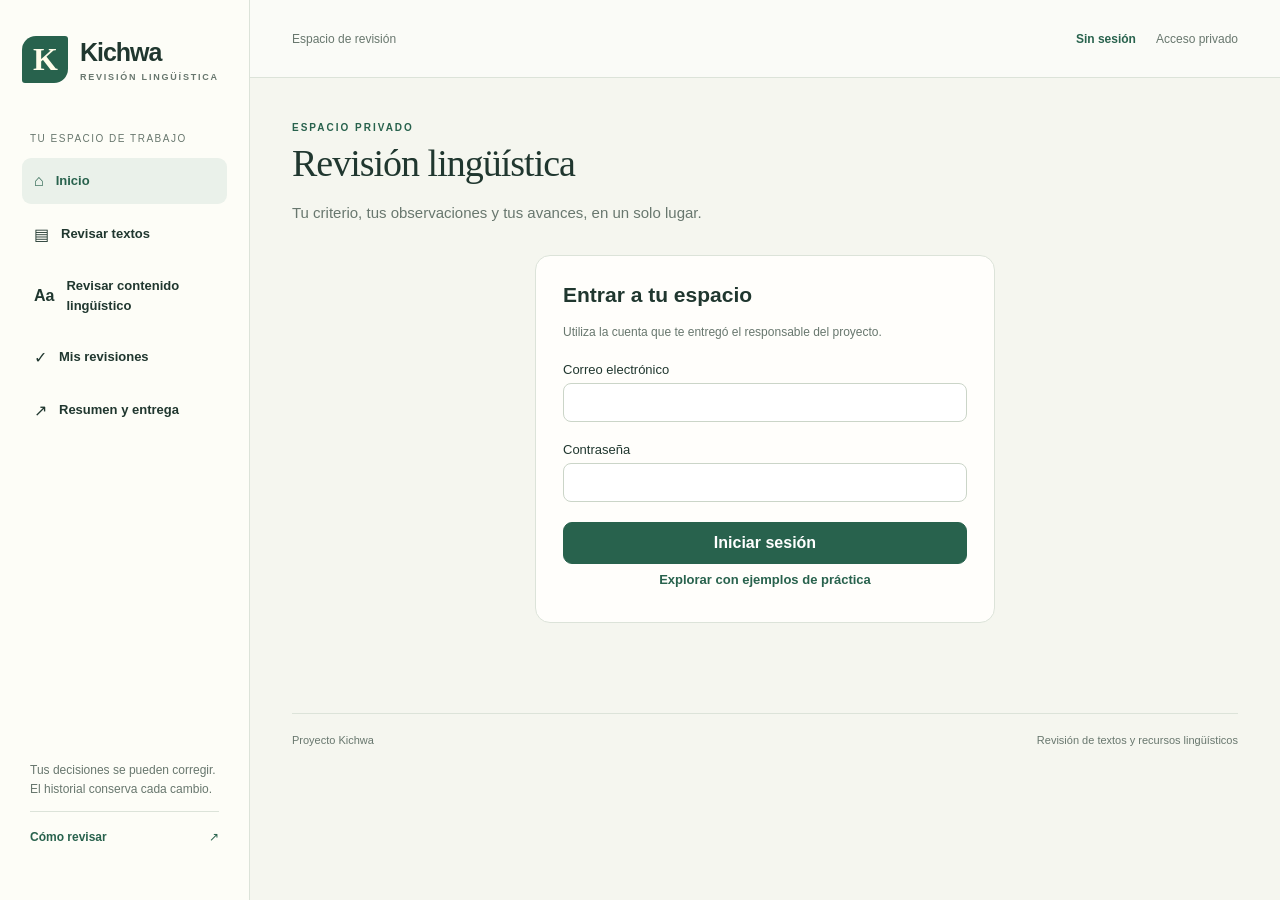
==== docs/index.html @ c793f95c "Añadir interfaz de revisión con borradores, historial y acceso privado" ====
<!doctype html>
<html lang="es"><head><meta charset="utf-8"><meta name="viewport" content="width=device-width,initial-scale=1"><meta name="referrer" content="no-referrer"><meta http-equiv="Content-Security-Policy" content="default-src 'self'; script-src 'self'; style-src 'self'; img-src 'self' blob: https://*.supabase.co; connect-src 'self' https://*.supabase.co; frame-src https://*.supabase.co; object-src 'none'; base-uri 'self'; form-action 'self'"><title>Kichwa · Revisión lingüística</title><link rel="stylesheet" href="styles.css"><script type="module" src="app.js"></script></head>
<body><a class="skip" href="#main">Ir al contenido</a><div class="app-shell">
<aside class="sidebar"><div class="brand"><span class="brand-mark" aria-hidden="true">K</span><div>Kichwa<small>REVISIÓN LINGÜÍSTICA</small></div></div><div class="side-label">TU ESPACIO DE TRABAJO</div><nav aria-label="Navegación principal"><button data-view="home" class="nav active">⌂ <span>Inicio</span></button><button data-view="texts" class="nav">▤ <span>Revisar textos</span></button><button data-view="language" class="nav">Aa <span>Revisar contenido lingüístico</span></button><button data-view="reviews" class="nav">✓ <span>Mis revisiones</span></button><button data-view="report" class="nav">↗ <span>Resumen y entrega</span></button></nav><div class="sidebar-bottom"><p>Tus decisiones se pueden corregir.<br>El historial conserva cada cambio.</p><a href="guia.html" target="_blank" rel="noopener">Cómo revisar <span>↗</span></a><button id="logout" hidden>Cerrar sesión</button></div></aside>
<div class="workspace"><header class="topbar"><span id="breadcrumb">Espacio de revisión</span><div class="status-wrap"><span id="save-status" role="status" aria-live="polite">Sin sesión</span><span id="identity">Acceso privado</span></div></header><div id="alert" role="alert" hidden></div><main id="main" tabindex="-1"></main><footer>Proyecto Kichwa <span>Revisión de textos y recursos lingüísticos</span></footer></div></div>
<dialog id="modal"><div id="modal-content"></div><button id="close-modal" class="secondary">Cerrar</button></dialog>
</body></html>
---- docs/styles.css ----
@import url('./type.css');
:root{--ink:#20372f;--muted:#68776e;--green:#28624d;--mint:#eaf1ea;--line:#dce3d9;--paper:#fffefb;--bg:#f5f6ef;--amber:#91612a;--danger:#a43b3b;font-family:Segoe UI,Arial,sans-serif;color:var(--ink);background:var(--bg);font-synthesis:none}*{box-sizing:border-box}body{margin:0}button,input,select,textarea{font:inherit}button,a,input,select,textarea{touch-action:manipulation}button{cursor:pointer}button:disabled{opacity:.55;cursor:wait}button:focus-visible,a:focus-visible,input:focus-visible,textarea:focus-visible,select:focus-visible{outline:3px solid #c09444;outline-offset:3px}button{border:1px solid var(--line);background:white;border-radius:9px;padding:11px 17px;color:var(--ink);font-weight:600}button:hover:not(:disabled){background:#edf1e8}a{color:var(--green)}.skip{position:absolute;top:-70px;padding:14px;background:white;z-index:20}.skip:focus{top:0}.app-shell{display:grid;grid-template-columns:250px 1fr;min-height:100vh}.sidebar{background:#fdfdf7;border-right:1px solid var(--line);padding:36px 22px;display:flex;flex-direction:column;position:sticky;top:0;height:100vh}.brand{display:flex;gap:12px;align-items:center;font-size:25px;font-weight:650;letter-spacing:-1px}.brand small{display:block;font-size:9px;letter-spacing:1.8px;color:var(--muted);margin-top:5px}.brand-mark{background:var(--green);color:#fffce9;font-family:Georgia,serif;font-size:32px;padding:5px 11px;border-radius:14px 3px 14px 3px}.side-label{font-size:10px;letter-spacing:1.5px;color:var(--muted);margin:50px 8px 14px}nav{display:grid;gap:7px}.nav{display:flex;align-items:center;text-align:left;gap:12px;border:0;background:none;font-size:16px;min-height:46px;padding:12px}.nav span{font-size:13px;line-height:1.5}.nav.active{background:var(--mint);color:var(--green)}.sidebar-bottom{margin-top:auto;font-size:12px;line-height:1.8;color:var(--muted);padding:25px 8px 0}.sidebar-bottom a{display:flex;justify-content:space-between;padding:15px 0;border-top:1px solid var(--line);text-decoration:none;font-weight:600}.sidebar-bottom button{width:100%;font-size:12px}.workspace{min-width:0}.topbar{min-height:78px;padding:20px 42px;border-bottom:1px solid var(--line);display:flex;gap:14px;align-items:center;justify-content:space-between;font-size:12px;color:var(--muted);background:#ffffff77}.status-wrap{display:flex;gap:20px;align-items:center;flex-wrap:wrap}#save-status{color:var(--green);font-weight:600}#save-status.error{color:var(--danger)}main{max-width:1450px;margin:auto;padding:44px 42px 60px}h1{font-family:Georgia,serif;font-weight:400;font-size:38px;letter-spacing:-1px;line-height:1.2;margin:8px 0 14px}h2{font-size:21px;font-weight:600;margin:0 0 15px}h3{font-size:16px;margin:0 0 12px}p{line-height:1.6}.eyebrow{font-size:10px;letter-spacing:2px;text-transform:uppercase;color:var(--green);font-weight:700}.lead{color:var(--muted);font-size:15px;max-width:720px;margin:0 0 30px}.hero{display:flex;justify-content:space-between;gap:30px;align-items:center;margin-bottom:30px}.hero-decoration{height:110px;width:110px;flex-shrink:0;border-radius:50%;border:1px solid #a3b79f;position:relative;background:repeating-linear-gradient(135deg,transparent 0 13px,#bdcbb444 14px 15px)}.hero-decoration:after{content:'✓';position:absolute;font-size:48px;top:19px;left:36px;color:var(--green)}.cards{display:grid;grid-template-columns:1fr 1fr;gap:22px}.card{background:var(--paper);border:1px solid var(--line);border-radius:15px;padding:27px}.work-card{position:relative;min-height:256px;display:flex;flex-direction:column}.work-card .card-icon{width:43px;height:43px;display:grid;place-items:center;background:var(--mint);border-radius:11px;color:var(--green);font:24px Georgia;margin-bottom:22px}.work-card p{font-size:14px;color:var(--muted);margin:0 0 24px;max-width:400px}.work-card button{align-self:flex-start;margin-top:auto}.primary{background:var(--green);color:white;border-color:var(--green)}.primary:hover:not(:disabled){background:#174b39}.secondary{background:transparent}.subtle{border:0;background:none;font-size:13px;padding:8px;color:var(--green)}.metrics{display:flex;gap:38px;padding:25px 0;margin:10px 0 23px;border-bottom:1px solid var(--line);flex-wrap:wrap}.metric strong{font-size:29px;font-weight:500;display:block}.metric span{color:var(--muted);font-size:12px}.resume{margin-top:24px;display:flex;justify-content:space-between;align-items:center;gap:20px;background:#e8eee1}.resume p{font-size:13px;color:var(--muted);margin:5px 0 0}.pill{font-size:11px;padding:5px 9px;border-radius:30px;background:var(--mint);color:var(--green);white-space:nowrap}.pill.warning{background:#f5ebd8;color:var(--amber)}.toolbar{display:flex;gap:12px;align-items:end;flex-wrap:wrap;margin:23px 0}.toolbar label{font-size:12px;color:var(--muted)}input,select,textarea{border:1px solid #cbd5c8;border-radius:8px;background:white;padding:11px;color:var(--ink);max-width:100%}label input,label select{display:block;margin-top:6px;width:100%}.toolbar label:first-child{flex:1;min-width:200px}textarea{width:100%;min-height:96px;resize:vertical;line-height:1.6}table{width:100%;border-collapse:collapse;font-size:13px;text-align:left}th{color:var(--muted);font-weight:500;background:#f4f5ee}th,td{padding:14px 16px;border-bottom:1px solid var(--line)}td:first-child{font-weight:600}.table-wrap{overflow:auto;border:1px solid var(--line);border-radius:12px;background:var(--paper)}.review-head{display:flex;justify-content:space-between;align-items:center;gap:15px;margin:0 0 22px}.review-grid{display:grid;grid-template-columns:minmax(0,1.1fr) minmax(320px,.9fr);gap:23px;align-items:start}.fragment{font-family:Georgia,serif;font-size:23px;line-height:1.7;white-space:pre-wrap;overflow-wrap:anywhere;border-left:3px solid #d9b773;padding:13px 0 13px 20px;margin:22px 0}.source-meta{font-size:12px;color:var(--muted);line-height:1.8}.evidence{width:100%;max-height:460px;object-fit:contain;background:white;border:1px solid var(--line);margin-top:15px;cursor:zoom-in}fieldset{border:0;padding:0;margin:20px 0}legend{font-weight:600;font-size:14px;margin-bottom:14px}.choices{display:grid;grid-template-columns:1fr 1fr;gap:9px}.choice{display:flex;align-items:center;gap:9px;padding:13px 10px;border:1px solid var(--line);border-radius:8px;font-size:13px;cursor:pointer}.choice:has(input:checked){background:var(--mint);border-color:var(--green)}.choice input{margin:0;width:16px;height:16px;accent-color:var(--green)}.hint{font-size:12px;color:var(--muted);line-height:1.7}.check{display:flex;align-items:start;gap:10px;font-size:13px;line-height:1.6;margin:18px 0}.check input{margin-top:4px;accent-color:var(--green)}.review-actions{display:flex;flex-wrap:wrap;gap:9px;margin-top:22px;border-top:1px solid var(--line);padding-top:20px}.proposal{margin-top:17px;padding:14px;background:#f5f2e6;border-radius:9px;font-size:13px}.empty{text-align:center;padding:55px 20px}.empty p{color:var(--muted)}.progress{height:6px;background:#e3e9dd;border-radius:20px;margin:12px 0;overflow:hidden}.progress span{display:block;background:var(--green);height:100%;width:var(--progress,0)}.component{border:1px solid var(--line);border-radius:10px;margin:12px 0;overflow:hidden}.component summary{padding:16px;cursor:pointer;font-size:13px;background:#f9faf4;font-weight:600}.component .inner{padding:16px}.fields{display:grid;grid-template-columns:minmax(100px,.35fr) 1fr;font-size:12px;gap:9px 15px;margin:0 0 18px;overflow-wrap:anywhere}.fields dt{color:var(--muted)}.fields dd{margin:0;white-space:pre-wrap}.component label{font-size:12px;display:block;margin:12px 0 5px}.login{max-width:460px;margin:30px auto}.login label{display:block;font-size:13px;margin:20px 0}.login button{width:100%}.banner,#alert{padding:15px 22px;border-left:4px solid #c39a4b;background:#fcf0d9;color:#65481d;font-size:13px;line-height:1.6}#alert{margin:15px 42px 0}footer{margin:0 42px;padding:20px 0;border-top:1px solid var(--line);display:flex;justify-content:space-between;font-size:11px;color:var(--muted)}dialog{border:1px solid var(--line);border-radius:16px;max-width:850px;width:90%;max-height:85vh;padding:28px;color:var(--ink)}dialog::backdrop{background:#172c2666}dialog img{max-width:100%}dialog p{font-size:13px}.history-row{padding:15px 0;border-bottom:1px solid var(--line)}.history-row pre{white-space:pre-wrap;font-size:12px}.loading{padding:50px;font-size:16px;color:var(--muted)}.hidden,[hidden]{display:none!important}.row-buttons{display:flex;gap:8px}.notice{color:var(--amber);font-size:13px}.pagination{display:flex;justify-content:space-between;align-items:center;margin-top:20px;font-size:13px}.guide{max-width:860px;margin:40px auto;padding:30px}.guide section{margin:35px 0}.guide li{line-height:1.8;margin:10px 0}.report-actions{display:flex;gap:12px;flex-wrap:wrap;margin:24px 0}
@media(max-width:1080px){.app-shell{grid-template-columns:210px 1fr}.sidebar{padding:28px 14px}main{padding:30px 25px}.topbar{padding:20px 25px}.review-grid{grid-template-columns:1fr}.cards{gap:16px}.card{padding:22px}.hero-decoration{display:none}}
@media(max-width:700px){.app-shell{display:block}.sidebar{position:static;height:auto;padding:18px;border-right:0;border-bottom:1px solid var(--line)}.brand{font-size:21px}.side-label,.sidebar-bottom p{display:none}nav{display:flex;overflow:auto;margin-top:16px;gap:5px}.nav{min-width:100px;padding:9px;justify-content:center}.nav span{font-size:11px}.sidebar-bottom{display:flex;padding:10px 0 0;gap:20px;align-items:center}.sidebar-bottom a{padding:0;border:0}.sidebar-bottom button{width:auto;padding:5px 10px}.topbar{padding:14px 18px;align-items:start}.status-wrap{gap:8px;justify-content:end}.topbar #identity{display:none}main{padding:26px 18px}.cards{grid-template-columns:1fr}.hero{margin-bottom:15px}h1{font-size:32px}.metrics{gap:22px}.metric strong{font-size:25px}.card{padding:20px}.review-head{align-items:start;flex-direction:column}.fragment{font-size:21px}.choices{grid-template-columns:1fr 1fr}.fields{grid-template-columns:1fr;gap:4px}.fields dd{margin-bottom:10px}.review-actions button{flex:1}.resume{align-items:start;flex-direction:column}footer{margin:0 18px;gap:12px}footer span{max-width:160px;text-align:right}#alert{margin:15px 18px}.guide{padding:15px}.table-wrap td,.table-wrap th{padding:12px}}
@media print{.sidebar,.topbar,footer,button,.report-actions,.toolbar,#alert{display:none!important}.app-shell{display:block}main{padding:0;max-width:none}.card{break-inside:avoid}.table-wrap{overflow:visible}body{background:white;color:black}h1{font-size:27px}.cards{display:block}.card{margin:15px 0}a{color:black}}
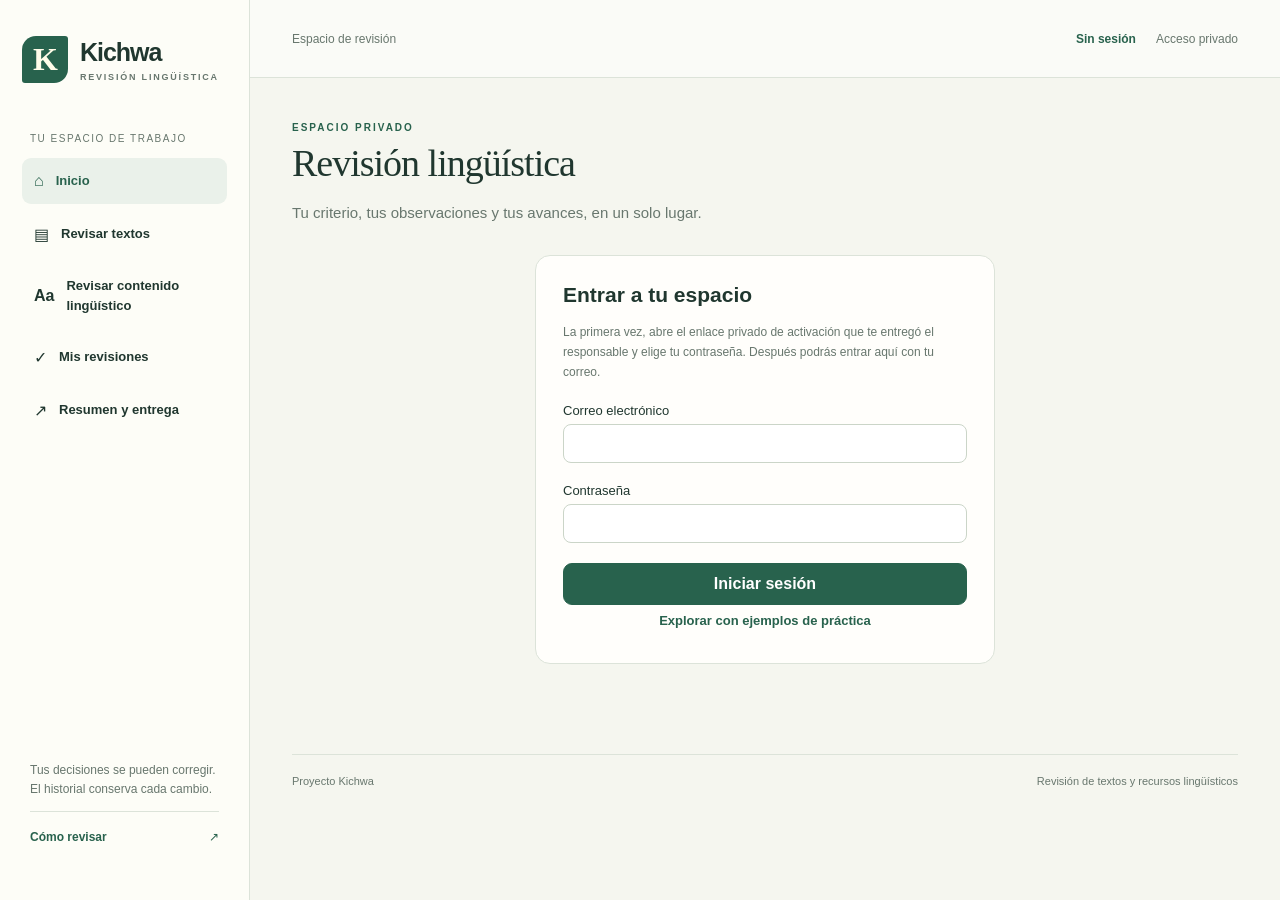
==== commit f7d703ca: "Update index.html" ====
--- a/docs/index.html
+++ b/docs/index.html
@@ -1,5 +1,5 @@
 <!doctype html>
-<html lang="es"><head><meta charset="utf-8"><meta name="viewport" content="width=device-width,initial-scale=1"><meta name="referrer" content="no-referrer"><meta http-equiv="Content-Security-Policy" content="default-src 'self'; script-src 'self'; style-src 'self'; img-src 'self' blob: https://*.supabase.co; connect-src 'self' https://*.supabase.co; frame-src https://*.supabase.co; object-src 'none'; base-uri 'self'; form-action 'self'"><title>Kichwa · Revisión lingüística</title><link rel="stylesheet" href="styles.css"><script type="module" src="app.js"></script></head>
+<html lang="es"><head><meta charset="utf-8"><meta name="viewport" content="width=device-width,initial-scale=1"><meta name="referrer" content="no-referrer"><meta http-equiv="Content-Security-Policy" content="default-src 'self'; script-src 'self'; style-src 'self'; img-src 'self' blob: https://*.supabase.co; connect-src 'self' https://*.supabase.co; frame-src https://*.supabase.co; object-src 'none'; base-uri 'self'; form-action 'self'"><title>Kichwa · Revisión lingüística</title><link rel="stylesheet" href="styles.css"><script type="module" src="app.js?v=owner-preview-1"></script></head>
 <body><a class="skip" href="#main">Ir al contenido</a><div class="app-shell">
 <aside class="sidebar"><div class="brand"><span class="brand-mark" aria-hidden="true">K</span><div>Kichwa<small>REVISIÓN LINGÜÍSTICA</small></div></div><div class="side-label">TU ESPACIO DE TRABAJO</div><nav aria-label="Navegación principal"><button data-view="home" class="nav active">⌂ <span>Inicio</span></button><button data-view="texts" class="nav">▤ <span>Revisar textos</span></button><button data-view="language" class="nav">Aa <span>Revisar contenido lingüístico</span></button><button data-view="reviews" class="nav">✓ <span>Mis revisiones</span></button><button data-view="report" class="nav">↗ <span>Resumen y entrega</span></button></nav><div class="sidebar-bottom"><p>Tus decisiones se pueden corregir.<br>El historial conserva cada cambio.</p><a href="guia.html" target="_blank" rel="noopener">Cómo revisar <span>↗</span></a><button id="logout" hidden>Cerrar sesión</button></div></aside>
 <div class="workspace"><header class="topbar"><span id="breadcrumb">Espacio de revisión</span><div class="status-wrap"><span id="save-status" role="status" aria-live="polite">Sin sesión</span><span id="identity">Acceso privado</span></div></header><div id="alert" role="alert" hidden></div><main id="main" tabindex="-1"></main><footer>Proyecto Kichwa <span>Revisión de textos y recursos lingüísticos</span></footer></div></div>
